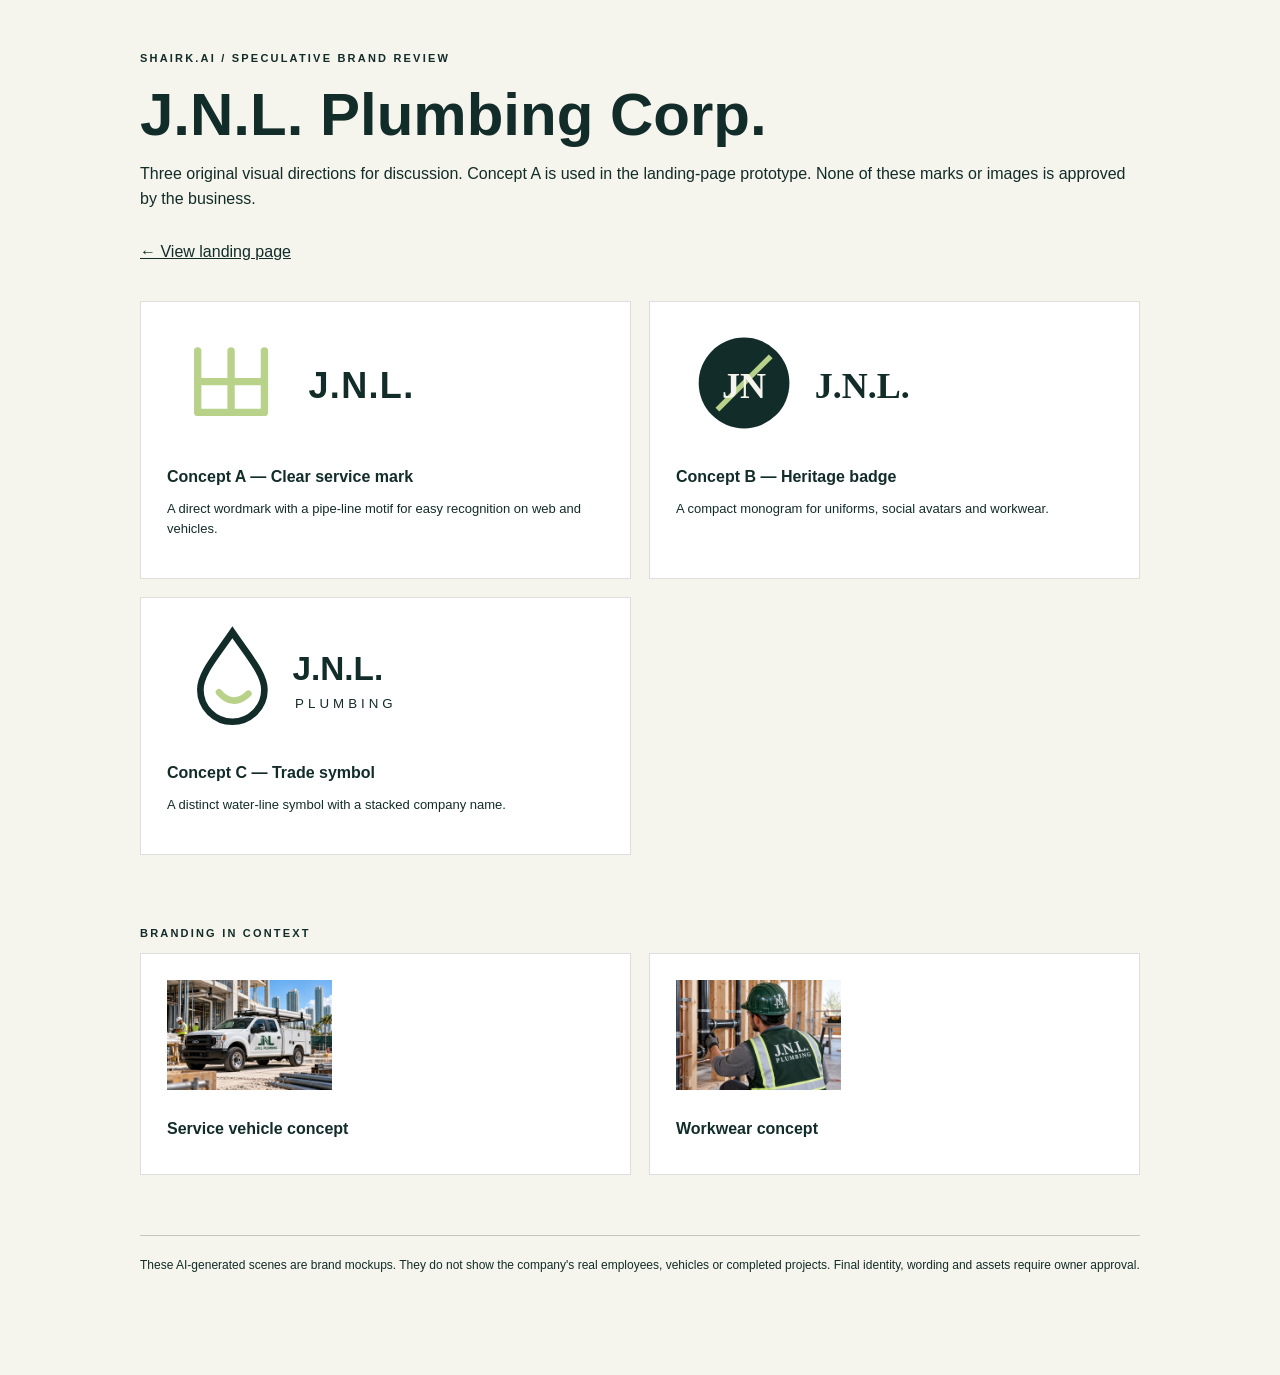
==== logo-review.html @ bd656dfc "Polish brand directions and add logo review" ====
<!doctype html><html lang="en"><head><meta charset="utf-8"><meta name="viewport" content="width=device-width,initial-scale=1"><title>J.N.L. Plumbing Corp. | Brand concept review</title><style>body{margin:0;background:#f5f4ed;color:#122c29;font-family:Arial,sans-serif}main{width:min(1000px,calc(100% - 36px));margin:50px auto 100px}.eyebrow{font-size:11px;letter-spacing:.2em;font-weight:bold}h1{font-size:clamp(34px,5vw,60px);line-height:1.05;margin:16px 0}p{line-height:1.55}a{color:inherit}.back{display:inline-block;margin:15px 0 40px}.grid{display:grid;grid-template-columns:1fr 1fr;gap:18px}.card{background:white;padding:26px;border:1px solid #0002}.card img{width:100%;height:110px;object-fit:contain;object-position:left}.card h2{font-size:16px;margin:26px 0 10px}.card p{font-size:13px}.concept-photo{width:100%;height:300px;object-fit:cover}.photos{margin-top:70px}.note{font-size:12px;border-top:1px solid #0003;padding-top:20px;margin-top:60px}@media(max-width:700px){.grid{grid-template-columns:1fr}}</style></head><body><main><p class="eyebrow">SHAIRK.AI / SPECULATIVE BRAND REVIEW</p><h1>J.N.L. Plumbing Corp.</h1><p>Three original visual directions for discussion. Concept A is used in the landing-page prototype. None of these marks or images is approved by the business.</p><a class="back" href="/">← View landing page</a><div class="grid"><article class="card"><img src="assets/logo-concept-a.svg" alt="Clean professional wordmark"><h2>Concept A — Clear service mark</h2><p>A direct wordmark with a pipe-line motif for easy recognition on web and vehicles.</p></article><article class="card"><img src="assets/logo-concept-b.svg" alt="Monogram badge"><h2>Concept B — Heritage badge</h2><p>A compact monogram for uniforms, social avatars and workwear.</p></article><article class="card"><img src="assets/logo-concept-c.svg" alt="Water drop trade icon"><h2>Concept C — Trade symbol</h2><p>A distinct water-line symbol with a stacked company name.</p></article></div><div class="photos"><p class="eyebrow">BRANDING IN CONTEXT</p><div class="grid"><article class="card"><img class="concept-photo" src="assets/brand-vehicle.png" alt="Speculative branded service vehicle concept"><h2>Service vehicle concept</h2></article><article class="card"><img class="concept-photo" src="assets/brand-workwear.png" alt="Speculative branded workwear concept"><h2>Workwear concept</h2></article></div></div><p class="note">These AI-generated scenes are brand mockups. They do not show the company's real employees, vehicles or completed projects. Final identity, wording and assets require owner approval.</p></main></body></html>
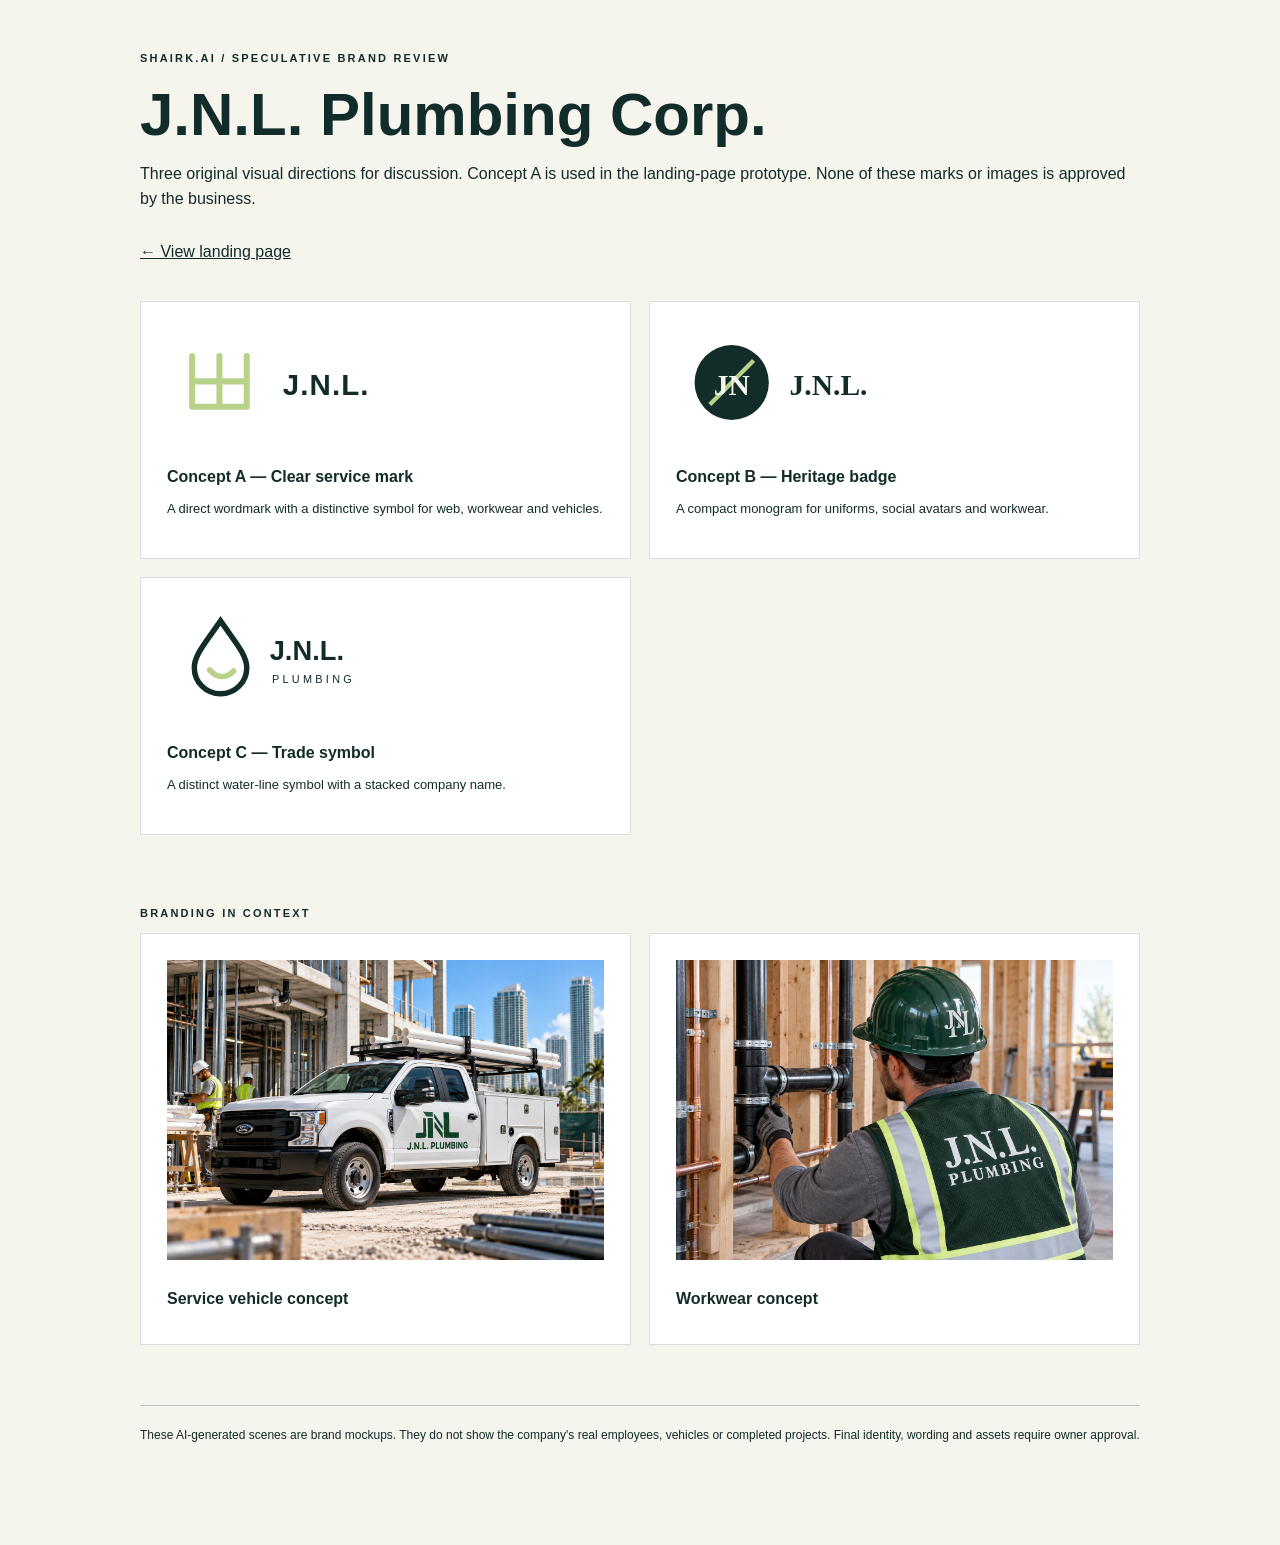
==== commit 0f55f86d: "Polish brand directions and add logo review" ====
--- a/logo-review.html
+++ b/logo-review.html
@@ -1 +1 @@
-<!doctype html><html lang="en"><head><meta charset="utf-8"><meta name="viewport" content="width=device-width,initial-scale=1"><title>J.N.L. Plumbing Corp. | Brand concept review</title><style>body{margin:0;background:#f5f4ed;color:#122c29;font-family:Arial,sans-serif}main{width:min(1000px,calc(100% - 36px));margin:50px auto 100px}.eyebrow{font-size:11px;letter-spacing:.2em;font-weight:bold}h1{font-size:clamp(34px,5vw,60px);line-height:1.05;margin:16px 0}p{line-height:1.55}a{color:inherit}.back{display:inline-block;margin:15px 0 40px}.grid{display:grid;grid-template-columns:1fr 1fr;gap:18px}.card{background:white;padding:26px;border:1px solid #0002}.card img{width:100%;height:110px;object-fit:contain;object-position:left}.card h2{font-size:16px;margin:26px 0 10px}.card p{font-size:13px}.concept-photo{width:100%;height:300px;object-fit:cover}.photos{margin-top:70px}.note{font-size:12px;border-top:1px solid #0003;padding-top:20px;margin-top:60px}@media(max-width:700px){.grid{grid-template-columns:1fr}}</style></head><body><main><p class="eyebrow">SHAIRK.AI / SPECULATIVE BRAND REVIEW</p><h1>J.N.L. Plumbing Corp.</h1><p>Three original visual directions for discussion. Concept A is used in the landing-page prototype. None of these marks or images is approved by the business.</p><a class="back" href="/">← View landing page</a><div class="grid"><article class="card"><img src="assets/logo-concept-a.svg" alt="Clean professional wordmark"><h2>Concept A — Clear service mark</h2><p>A direct wordmark with a pipe-line motif for easy recognition on web and vehicles.</p></article><article class="card"><img src="assets/logo-concept-b.svg" alt="Monogram badge"><h2>Concept B — Heritage badge</h2><p>A compact monogram for uniforms, social avatars and workwear.</p></article><article class="card"><img src="assets/logo-concept-c.svg" alt="Water drop trade icon"><h2>Concept C — Trade symbol</h2><p>A distinct water-line symbol with a stacked company name.</p></article></div><div class="photos"><p class="eyebrow">BRANDING IN CONTEXT</p><div class="grid"><article class="card"><img class="concept-photo" src="assets/brand-vehicle.png" alt="Speculative branded service vehicle concept"><h2>Service vehicle concept</h2></article><article class="card"><img class="concept-photo" src="assets/brand-workwear.png" alt="Speculative branded workwear concept"><h2>Workwear concept</h2></article></div></div><p class="note">These AI-generated scenes are brand mockups. They do not show the company's real employees, vehicles or completed projects. Final identity, wording and assets require owner approval.</p></main></body></html>+<!doctype html><html lang="en"><head><meta charset="utf-8"><meta name="viewport" content="width=device-width,initial-scale=1"><title>J.N.L. Plumbing Corp. | Brand concept review</title><style>body{margin:0;background:#f5f4ed;color:#122c29;font-family:Arial,sans-serif}main{width:min(1000px,calc(100% - 36px));margin:50px auto 100px}.eyebrow{font-size:11px;letter-spacing:.2em;font-weight:bold}h1{font-size:clamp(34px,5vw,60px);line-height:1.05;margin:16px 0}p{line-height:1.55}a{color:inherit}.back{display:inline-block;margin:15px 0 40px}.grid{display:grid;grid-template-columns:1fr 1fr;gap:18px}.card{background:white;padding:26px;border:1px solid #0002}.card img{width:100%;height:110px;object-fit:contain;object-position:left}.card h2{font-size:16px;margin:26px 0 10px}.card p{font-size:13px}.card img.concept-photo{width:100%;height:300px;object-fit:cover}.photos{margin-top:70px}.note{font-size:12px;border-top:1px solid #0003;padding-top:20px;margin-top:60px}@media(max-width:700px){.grid{grid-template-columns:1fr}}</style></head><body><main><p class="eyebrow">SHAIRK.AI / SPECULATIVE BRAND REVIEW</p><h1>J.N.L. Plumbing Corp.</h1><p>Three original visual directions for discussion. Concept A is used in the landing-page prototype. None of these marks or images is approved by the business.</p><a class="back" href="/">← View landing page</a><div class="grid"><article class="card"><img src="assets/logo-concept-a.svg" alt="Clean professional wordmark"><h2>Concept A — Clear service mark</h2><p>A direct wordmark with a distinctive symbol for web, workwear and vehicles.</p></article><article class="card"><img src="assets/logo-concept-b.svg" alt="Monogram badge"><h2>Concept B — Heritage badge</h2><p>A compact monogram for uniforms, social avatars and workwear.</p></article><article class="card"><img src="assets/logo-concept-c.svg" alt="Water drop trade icon"><h2>Concept C — Trade symbol</h2><p>A distinct water-line symbol with a stacked company name.</p></article></div><div class="photos"><p class="eyebrow">BRANDING IN CONTEXT</p><div class="grid"><article class="card"><img class="concept-photo" src="assets/brand-vehicle.png" alt="Speculative branded service vehicle concept"><h2>Service vehicle concept</h2></article><article class="card"><img class="concept-photo" src="assets/brand-workwear.png" alt="Speculative branded workwear concept"><h2>Workwear concept</h2></article></div></div><p class="note">These AI-generated scenes are brand mockups. They do not show the company's real employees, vehicles or completed projects. Final identity, wording and assets require owner approval.</p></main></body></html>
